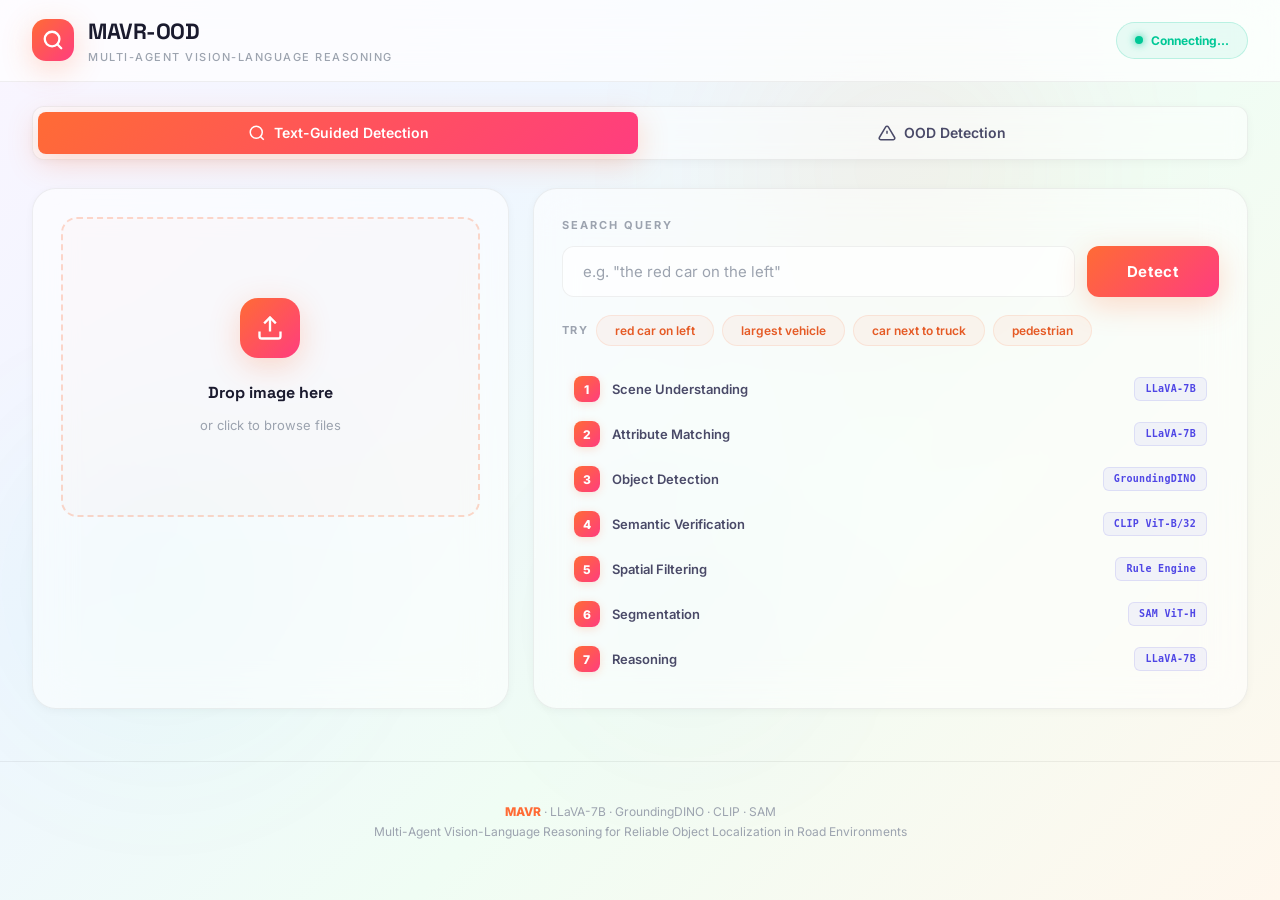
==== static/index.html @ bba8a458 "Add clear controls for OOD uploads" ====
<!DOCTYPE html>
<html lang="en">
<head>
    <meta charset="UTF-8">
    <meta name="viewport" content="width=device-width, initial-scale=1.0">
    <title>MAVR | Multi-Agent Vision-Language Reasoning for Reliable Object Localization in Road Environments</title>
    <meta name="description" content="Multi-Agent Vision-Language System for Reliable Object Localization and OOD Detection">
    <link href="https://fonts.googleapis.com/css2?family=Inter:wght@300;400;500;600;700;800;900&display=swap" rel="stylesheet">
    <link rel="stylesheet" href="/static/css/style.css">
</head>
<body>
    <!-- Animated Background -->
    <div class="bg-grid"></div>
    <div class="bg-glow glow-1"></div>
    <div class="bg-glow glow-2"></div>
    <div class="bg-glow glow-3"></div>

    <!-- Header -->
    <header class="header">
        <div class="header-content">
            <div class="logo">
                <div class="logo-icon">
                    <svg viewBox="0 0 24 24" fill="none" stroke="white" stroke-width="2.5" stroke-linecap="round" stroke-linejoin="round">
                        <circle cx="11" cy="11" r="8"/><line x1="21" y1="21" x2="16.65" y2="16.65"/>
                    </svg>
                </div>
                <div>
                    <h1>MAVR-OOD</h1>
                    <p class="subtitle">Multi-Agent Vision-Language Reasoning</p>
                </div>
            </div>
            <div class="header-badge" id="gpuBadge">
                <span class="badge-dot"></span>
                <span id="gpuName">Connecting...</span>
            </div>
        </div>
    </header>

    <!-- Main Content -->
    <main class="container">

        <!-- Navigation Tabs -->
        <div class="nav-tabs">
            <button class="nav-tab active" onclick="switchTab('guided')" id="tabGuided">
                <svg class="nav-tab-icon" viewBox="0 0 24 24" fill="none" stroke="currentColor" stroke-width="2">
                    <circle cx="11" cy="11" r="8"/><line x1="21" y1="21" x2="16.65" y2="16.65"/>
                </svg>
                Text-Guided Detection
            </button>
            <button class="nav-tab" onclick="switchTab('ood')" id="tabOod">
                <svg class="nav-tab-icon" viewBox="0 0 24 24" fill="none" stroke="currentColor" stroke-width="2">
                    <path d="M10.29 3.86L1.82 18a2 2 0 0 0 1.71 3h16.94a2 2 0 0 0 1.71-3L13.71 3.86a2 2 0 0 0-3.42 0z"/>
                    <line x1="12" y1="9" x2="12" y2="13"/><line x1="12" y1="17" x2="12.01" y2="17"/>
                </svg>
                OOD Detection
            </button>
        </div>

        <!-- ═══ TAB 1: Text-Guided Detection ═══ -->
        <div class="tab-content active" id="guidedTab">

            <!-- Upload & Query Section -->
            <section class="input-section">
                <div class="upload-card glass-card" id="uploadCard">
                    <div class="upload-zone" id="dropZone">
                        <input type="file" id="fileInput" accept="image/*" hidden>
                        <img id="imagePreview" class="image-preview" style="display:none">
                        <div class="upload-placeholder" id="uploadPlaceholder">
                            <div class="upload-icon">
                                <svg viewBox="0 0 24 24" fill="none" stroke="white" stroke-width="2">
                                    <path d="M21 15v4a2 2 0 0 1-2 2H5a2 2 0 0 1-2-2v-4"/>
                                    <polyline points="17 8 12 3 7 8"/>
                                    <line x1="12" y1="3" x2="12" y2="15"/>
                                </svg>
                            </div>
                            <p class="upload-title">Drop image here</p>
                            <p class="upload-hint">or click to browse files</p>
                        </div>
                    </div>
                    <button class="btn-clear" id="clearBtn" style="display:none" onclick="clearImage()">Clear</button>
                </div>

                <div class="query-card glass-card">
                    <label class="input-label">Search Query</label>
                    <div class="query-input-wrapper">
                        <input type="text" id="queryInput" class="query-input" 
                               placeholder='e.g. "the red car on the left"'
                               onkeydown="if(event.key==='Enter') runDetection()">
                        <button class="btn-detect" id="detectBtn" onclick="runDetection()">
                            <span class="btn-text">Detect</span>
                            <span class="btn-loader" style="display:none"></span>
                        </button>
                    </div>

                    <div class="query-examples">
                        <span class="example-label">Try</span>
                        <button class="example-chip" onclick="setQuery('the red car on the left')">red car on left</button>
                        <button class="example-chip" onclick="setQuery('the largest vehicle')">largest vehicle</button>
                        <button class="example-chip" onclick="setQuery('the car next to the truck')">car next to truck</button>
                        <button class="example-chip" onclick="setQuery('detect the pedestrian')">pedestrian</button>
                    </div>

                    <div class="agents-list">
                        <div class="agent-item">
                            <span class="agent-num">1</span>
                            <span class="agent-name">Scene Understanding</span>
                            <span class="agent-model">LLaVA-7B</span>
                        </div>
                        <div class="agent-item">
                            <span class="agent-num">2</span>
                            <span class="agent-name">Attribute Matching</span>
                            <span class="agent-model">LLaVA-7B</span>
                        </div>
                        <div class="agent-item">
                            <span class="agent-num">3</span>
                            <span class="agent-name">Object Detection</span>
                            <span class="agent-model">GroundingDINO</span>
                        </div>
                        <div class="agent-item">
                            <span class="agent-num">4</span>
                            <span class="agent-name">Semantic Verification</span>
                            <span class="agent-model">CLIP ViT-B/32</span>
                        </div>
                        <div class="agent-item">
                            <span class="agent-num">5</span>
                            <span class="agent-name">Spatial Filtering</span>
                            <span class="agent-model">Rule Engine</span>
                        </div>
                        <div class="agent-item">
                            <span class="agent-num">6</span>
                            <span class="agent-name">Segmentation</span>
                            <span class="agent-model">SAM ViT-H</span>
                        </div>
                        <div class="agent-item">
                            <span class="agent-num">7</span>
                            <span class="agent-name">Reasoning</span>
                            <span class="agent-model">LLaVA-7B</span>
                        </div>
                    </div>
                </div>
            </section>

            <!-- Error Banner -->
            <div class="error-banner" id="errorBanner"></div>

            <!-- Pipeline Progress -->
            <section class="progress-section glass-card" id="progressSection" style="display:none">
                <div class="progress-header">
                    <h2 class="section-title">Pipeline Execution</h2>
                    <span class="progress-time" id="progressTime">0.0s</span>
                </div>
                <div class="pipeline-steps">
                    <div class="p-step" data-step="1"><div class="p-step-dot"></div><span>Scene</span></div>
                    <div class="p-step-line"></div>
                    <div class="p-step" data-step="2"><div class="p-step-dot"></div><span>Attribute</span></div>
                    <div class="p-step-line"></div>
                    <div class="p-step" data-step="3"><div class="p-step-dot"></div><span>GDINO</span></div>
                    <div class="p-step-line"></div>
                    <div class="p-step" data-step="4"><div class="p-step-dot"></div><span>CLIP</span></div>
                    <div class="p-step-line"></div>
                    <div class="p-step" data-step="5"><div class="p-step-dot"></div><span>Spatial</span></div>
                    <div class="p-step-line"></div>
                    <div class="p-step" data-step="6"><div class="p-step-dot"></div><span>SAM</span></div>
                    <div class="p-step-line"></div>
                    <div class="p-step" data-step="7"><div class="p-step-dot"></div><span>Reasoning</span></div>
                </div>
                <div class="progress-bar-track">
                    <div class="progress-bar-fill" id="progressBar"></div>
                </div>
            </section>

            <!-- Results Section -->
            <section class="results-section" id="resultsSection" style="display:none">

                <!-- Image Comparison -->
                <div class="comparison-wrapper glass-card">
                    <h2 class="section-title">Detection Result</h2>
                    <div class="comparison-container" id="comparisonContainer">
                        <img class="comp-img comp-before" id="compBefore" alt="Original">
                        <div class="comp-overlay" id="compOverlay">
                            <img class="comp-img comp-after" id="compAfter" alt="Detection">
                        </div>
                        <div class="comp-handle" id="compHandle">
                            <div class="comp-handle-line"></div>
                            <div class="comp-handle-circle">&#x21D4;</div>
                            <div class="comp-handle-line"></div>
                        </div>
                        <div class="comp-label comp-label-left">Original</div>
                        <div class="comp-label comp-label-right">Detection</div>
                    </div>
                </div>

                <!-- Metrics Row -->
                <div class="metrics-row">
                    <div class="metric-card glass-card">
                        <div class="metric-icon">
                            <svg width="20" height="20" viewBox="0 0 24 24" fill="none" stroke="currentColor" stroke-width="2"><circle cx="12" cy="12" r="10"/><polyline points="12 6 12 12 16 14"/></svg>
                        </div>
                        <div class="metric-value" id="metricTime">--</div>
                        <div class="metric-label">Total Time</div>
                    </div>
                    <div class="metric-card glass-card">
                        <div class="metric-icon">
                            <svg width="20" height="20" viewBox="0 0 24 24" fill="none" stroke="currentColor" stroke-width="2"><path d="M12 2a10 10 0 1 0 0 20 10 10 0 0 0 0-20z"/><path d="M12 8v4l3 3"/></svg>
                        </div>
                        <div class="metric-value" id="metricParser">--</div>
                        <div class="metric-label">Query Parser</div>
                    </div>
                    <div class="metric-card glass-card">
                        <div class="metric-icon">
                            <svg width="20" height="20" viewBox="0 0 24 24" fill="none" stroke="currentColor" stroke-width="2"><path d="M21 10c0 7-9 13-9 13s-9-6-9-13a9 9 0 0 1 18 0z"/><circle cx="12" cy="10" r="3"/></svg>
                        </div>
                        <div class="metric-value" id="metricSpatial">--</div>
                        <div class="metric-label">Spatial</div>
                    </div>
                    <div class="metric-card glass-card">
                        <div class="metric-icon">
                            <svg width="20" height="20" viewBox="0 0 24 24" fill="none" stroke="currentColor" stroke-width="2"><rect x="3" y="3" width="18" height="18" rx="2" ry="2"/><circle cx="8.5" cy="8.5" r="1.5"/><polyline points="21 15 16 10 5 21"/></svg>
                        </div>
                        <div class="metric-value" id="metricObject">--</div>
                        <div class="metric-label">Target Object</div>
                    </div>
                </div>

                <!-- Step Viewer -->
                <div class="steps-viewer glass-card">
                    <h2 class="section-title">Pipeline Visualization</h2>
                    <div class="step-tabs" id="stepTabs"></div>
                    <div class="step-image-container">
                        <img id="stepImage" class="step-image" alt="Pipeline step">
                    </div>
                </div>

                <!-- Step-by-Step Results Gallery -->
                <div class="steps-gallery glass-card">
                    <h2 class="section-title">Step-by-Step Pipeline Results</h2>
                    <div class="steps-gallery-grid" id="stepsGalleryGrid"></div>
                </div>

                <!-- Reasoning -->
                <div class="reasoning-card glass-card">
                    <h2 class="section-title">Reasoning Agent Output</h2>
                    <p class="reasoning-text" id="reasoningText"></p>
                </div>
            </section>
        </div>

        <!-- ═══ TAB 2: OOD Detection ═══ -->
        <div class="tab-content" id="oodTab">
            <section class="ood-input-section">
                <div class="glass-card upload-card">
                    <label class="input-label">Upload Road Scene</label>
                    <div class="upload-zone" id="oodDropZone">
                        <input type="file" id="oodFileInput" accept="image/*" hidden>
                        <img id="oodImagePreview" class="image-preview" style="display:none">
                        <div class="upload-placeholder" id="oodUploadPlaceholder">
                            <div class="upload-icon">
                                <svg viewBox="0 0 24 24" fill="none" stroke="white" stroke-width="2">
                                    <path d="M21 15v4a2 2 0 0 1-2 2H5a2 2 0 0 1-2-2v-4"/>
                                    <polyline points="17 8 12 3 7 8"/>
                                    <line x1="12" y1="3" x2="12" y2="15"/>
                                </svg>
                            </div>
                            <p class="upload-title">Drop road scene image</p>
                            <p class="upload-hint">Detect anomalous objects automatically</p>
                        </div>
                    </div>
                    <button class="btn-clear" id="oodClearBtn" style="display:none" onclick="clearOodImage()">Clear</button>
                </div>

                <div class="glass-card upload-card">
                    <label class="input-label">Ground Truth Mask (Optional)</label>
                    <div class="upload-zone" id="gtDropZone" style="min-height:200px">
                        <input type="file" id="gtFileInput" accept="image/png" hidden>
                        <img id="gtImagePreview" class="image-preview" style="display:none">
                        <div class="upload-placeholder" id="gtUploadPlaceholder">
                            <div class="upload-icon" style="background: linear-gradient(135deg, #f43f5e, #f59e0b);">
                                <svg viewBox="0 0 24 24" fill="none" stroke="white" stroke-width="2">
                                    <rect x="3" y="3" width="18" height="18" rx="2" ry="2"/>
                                    <line x1="3" y1="9" x2="21" y2="9"/>
                                    <line x1="9" y1="21" x2="9" y2="9"/>
                                </svg>
                            </div>
                            <p class="upload-title">Upload ground truth</p>
                            <p class="upload-hint">PNG mask for evaluation metrics</p>
                        </div>
                    </div>
                    <button class="btn-clear" id="gtClearBtn" style="display:none" onclick="clearGtMask()">Clear</button>

                    <button class="btn-detect" id="oodDetectBtn" style="width:100%;justify-content:center;margin-top:16px" onclick="runOodDetection()">
                        <span class="btn-text">Run OOD Detection</span>
                        <span class="btn-loader" style="display:none"></span>
                    </button>
                </div>
            </section>

            <!-- OOD Results -->
            <section id="oodResults" style="display:none">
                <!-- OOD Metrics -->
                <div class="ood-metrics-row" id="oodMetrics">
                    <div class="ood-metric glass-card">
                        <div class="ood-metric-value" id="oodIou">--</div>
                        <div class="metric-label">mIoU</div>
                        <div class="ood-metric-bar"><div class="ood-metric-bar-fill" id="oodIouBar" style="width:0%"></div></div>
                    </div>
                    <div class="ood-metric glass-card">
                        <div class="ood-metric-value" id="oodF1">--</div>
                        <div class="metric-label">F1 Score</div>
                        <div class="ood-metric-bar"><div class="ood-metric-bar-fill" id="oodF1Bar" style="width:0%"></div></div>
                    </div>
                    <div class="ood-metric glass-card">
                        <div class="ood-metric-value" id="oodPrecision">--</div>
                        <div class="metric-label">Precision</div>
                        <div class="ood-metric-bar"><div class="ood-metric-bar-fill" id="oodPrecisionBar" style="width:0%"></div></div>
                    </div>
                    <div class="ood-metric glass-card">
                        <div class="ood-metric-value" id="oodRecall">--</div>
                        <div class="metric-label">Recall</div>
                        <div class="ood-metric-bar"><div class="ood-metric-bar-fill" id="oodRecallBar" style="width:0%"></div></div>
                    </div>
                </div>

                <!-- OOD Result Panels -->
                <div class="ood-panels-grid" id="oodPanelsGrid"></div>

                <!-- OOD VLM Reasoning -->
                <div class="glass-card ood-reasoning-card">
                    <h2 class="section-title">VLM Reasoning Output</h2>
                    <div class="ood-reasoning-box" id="oodReasoningText"></div>
                </div>

                <!-- Agent Analysis -->
                <details class="glass-card agent-analysis-details" id="agentAnalysisDetails">
                    <summary class="agent-analysis-summary">
                        <span class="section-title agent-analysis-title">Detailed Agent Analysis</span>
                        <span class="agent-analysis-hint">Expand for full multi-agent breakdown</span>
                    </summary>
                    <div class="agent-cards-grid" id="agentCardsGrid"></div>
                </details>
            </section>
        </div>

    </main>

    <!-- Footer -->
    <footer class="footer">
        <p><strong>MAVR</strong> &middot; LLaVA-7B &middot; GroundingDINO &middot; CLIP &middot; SAM</p>
        <p>Multi-Agent Vision-Language Reasoning for Reliable Object Localization in Road Environments</p>
    </footer>

    <script src="/static/js/app.js"></script>
</body>
</html>
---- static/css/style.css ----
/* ═══════════════════════════════════════════════════
   MAVR-OOD — Bright Vibrant Glassmorphism Theme
   Inspired by modern SaaS / AI product landing pages
   ═══════════════════════════════════════════════════ */

@import url('https://fonts.googleapis.com/css2?family=Inter:wght@300;400;500;600;700;800;900&family=Space+Grotesk:wght@500;600;700&display=swap');

:root {
    --bg-base: #f0f2f5;
    --bg-light: #ffffff;
    --bg-glass: rgba(255, 255, 255, 0.55);
    --bg-glass-hover: rgba(255, 255, 255, 0.75);

    --primary: #ff6b35;      /* vibrant coral/orange */
    --primary-light: #ff8f64;
    --primary-dark: #e55a25;
    --secondary: #00c896;    /* fresh green */
    --secondary-light: #34ddb3;
    --tertiary: #4f46e5;     /* indigo */
    --tertiary-light: #6366f1;
    --info: #0ea5e9;         /* sky blue */
    --warning: #f59e0b;
    --danger: #ef4444;

    --gradient-primary: linear-gradient(135deg, #ff6b35, #ff3d7f);
    --gradient-secondary: linear-gradient(135deg, #00c896, #00b4d8);
    --gradient-cool: linear-gradient(135deg, #4f46e5, #7c3aed);
    --gradient-hero: linear-gradient(135deg, #faf5ff 0%, #eff6ff 30%, #f0fdf4 60%, #fff7ed 100%);
    --gradient-card: linear-gradient(135deg, rgba(255,255,255,0.6), rgba(255,255,255,0.3));

    --shadow-sm: 0 2px 8px rgba(0,0,0,0.04);
    --shadow-md: 0 8px 30px rgba(0,0,0,0.06);
    --shadow-lg: 0 20px 60px rgba(0,0,0,0.08);
    --shadow-primary: 0 8px 30px rgba(255,107,53,0.25);
    --shadow-secondary: 0 8px 30px rgba(0,200,150,0.2);

    --border: rgba(0, 0, 0, 0.06);
    --border-hover: rgba(255, 107, 53, 0.3);

    --text: #1a1a2e;
    --text-secondary: #4a4a68;
    --text-muted: #9ca3af;

    --radius: 24px;
    --radius-md: 16px;
    --radius-sm: 12px;
    --radius-xs: 8px;
}

* { margin: 0; padding: 0; box-sizing: border-box; }
html { scroll-behavior: smooth; }

body {
    font-family: 'Inter', -apple-system, BlinkMacSystemFont, sans-serif;
    background: var(--gradient-hero);
    color: var(--text);
    min-height: 100vh;
    overflow-x: hidden;
    line-height: 1.6;
}

/* ── Animated Background Blobs ───────────────────── */
.bg-grid {
    position: fixed; inset: 0; z-index: 0;
    pointer-events: none;
    overflow: hidden;
}

.bg-glow {
    position: fixed; border-radius: 50%;
    filter: blur(80px); pointer-events: none; z-index: 0;
    opacity: 0.5;
}
.glow-1 {
    width: 500px; height: 500px; top: -80px; right: 10%;
    background: radial-gradient(circle, rgba(255,107,53,0.2), transparent 70%);
    animation: blobFloat 20s ease-in-out infinite;
}
.glow-2 {
    width: 450px; height: 450px; bottom: 10%; left: -5%;
    background: radial-gradient(circle, rgba(0,200,150,0.15), transparent 70%);
    animation: blobFloat 25s ease-in-out infinite reverse;
}
.glow-3 {
    width: 350px; height: 350px; top: 50%; left: 40%;
    background: radial-gradient(circle, rgba(79,70,229,0.1), transparent 70%);
    animation: blobFloat 18s ease-in-out infinite 2s;
}

@keyframes blobFloat {
    0%, 100% { transform: translate(0, 0) scale(1); }
    25% { transform: translate(30px, -40px) scale(1.05); }
    50% { transform: translate(-20px, 20px) scale(0.95); }
    75% { transform: translate(40px, 10px) scale(1.02); }
}

/* ── Glass Card ──────────────────────────────────── */
.glass-card {
    background: var(--bg-glass);
    backdrop-filter: blur(20px);
    -webkit-backdrop-filter: blur(20px);
    border: 1px solid var(--border);
    border-radius: var(--radius);
    padding: 28px;
    transition: all 0.35s cubic-bezier(0.4, 0, 0.2, 1);
    position: relative; z-index: 1;
    box-shadow: var(--shadow-sm);
}
.glass-card:hover {
    box-shadow: var(--shadow-md);
    border-color: rgba(0,0,0,0.08);
    transform: translateY(-2px);
}

/* ── Header ──────────────────────────────────────── */
.header {
    position: sticky; top: 0; z-index: 100;
    background: rgba(255, 255, 255, 0.7);
    backdrop-filter: blur(20px);
    -webkit-backdrop-filter: blur(20px);
    border-bottom: 1px solid var(--border);
}
.header-content {
    max-width: 100%; margin: 0 auto;
    padding: 14px 32px;
    display: flex; justify-content: space-between; align-items: center;
}
.logo { display: flex; align-items: center; gap: 14px; }
.logo-icon {
    width: 42px; height: 42px;
    background: var(--gradient-primary);
    border-radius: 14px;
    display: flex; align-items: center; justify-content: center;
    box-shadow: var(--shadow-primary);
    transition: transform 0.3s ease;
}
.logo-icon:hover { transform: rotate(-5deg) scale(1.05); }
.logo-icon svg { width: 22px; height: 22px; }
.logo h1 {
    font-family: 'Space Grotesk', sans-serif;
    font-size: 22px; font-weight: 700;
    color: var(--text);
    letter-spacing: -0.5px;
}
.subtitle {
    font-size: 11px; color: var(--text-muted);
    letter-spacing: 1.5px; text-transform: uppercase;
    font-weight: 500;
}

.header-badge {
    display: flex; align-items: center; gap: 8px;
    background: rgba(0, 200, 150, 0.08);
    border: 1px solid rgba(0, 200, 150, 0.2);
    border-radius: 24px; padding: 8px 18px;
    font-size: 12px; color: var(--secondary);
    font-weight: 700;
}
.badge-dot {
    width: 8px; height: 8px; border-radius: 50%;
    background: var(--secondary);
    box-shadow: 0 0 8px var(--secondary);
    animation: pulse 2s ease-in-out infinite;
}
@keyframes pulse {
    0%, 100% { opacity: 1; transform: scale(1); }
    50% { opacity: 0.5; transform: scale(0.7); }
}

/* ── Navigation Tabs ─────────────────────────────── */
.nav-tabs {
    display: flex; gap: 4px;
    background: rgba(255,255,255,0.5);
    backdrop-filter: blur(10px);
    border: 1px solid var(--border);
    border-radius: var(--radius-sm);
    padding: 5px;
    margin-bottom: 28px;
    position: relative; z-index: 1;
    box-shadow: var(--shadow-sm);
}
.nav-tab {
    flex: 1; padding: 12px 24px;
    background: transparent;
    border: none; border-radius: var(--radius-xs);
    color: var(--text-secondary);
    font-size: 14px; font-weight: 600;
    font-family: inherit; cursor: pointer;
    transition: all 0.3s ease;
    display: flex; align-items: center; justify-content: center; gap: 8px;
}
.nav-tab:hover { color: var(--text); background: rgba(255,107,53,0.05); }
.nav-tab.active {
    background: var(--gradient-primary);
    color: white;
    box-shadow: var(--shadow-primary);
    border-radius: var(--radius-xs);
}
.nav-tab-icon { width: 18px; height: 18px; }

.tab-content { display: none; }
.tab-content.active {
    display: block;
    animation: fadeSlideIn 0.4s ease;
}
@keyframes fadeSlideIn {
    from { opacity: 0; transform: translateY(12px); }
    to { opacity: 1; transform: translateY(0); }
}

/* ── Container ───────────────────────────────────── */
.container {
    max-width: 100%; margin: 0 auto;
    padding: 24px 32px;
    position: relative; z-index: 1;
}

/* ── Section Title ───────────────────────────────── */
.section-title {
    font-family: 'Space Grotesk', sans-serif;
    font-size: 18px; font-weight: 700;
    color: var(--text);
    margin-bottom: 20px;
    display: flex; align-items: center; gap: 10px;
}
.section-title::before {
    content: '';
    width: 5px; height: 22px;
    background: var(--gradient-primary);
    border-radius: 3px;
}

/* ── Input Section ───────────────────────────────── */
.input-section {
    display: grid;
    grid-template-columns: 1fr 1.5fr;
    gap: 24px;
    margin-bottom: 28px;
}

/* Upload Zone */
.upload-card { position: relative; }
.upload-zone {
    border: 2.5px dashed rgba(255,107,53,0.25);
    border-radius: var(--radius-md);
    min-height: 300px;
    display: flex; align-items: center; justify-content: center;
    cursor: pointer;
    transition: all 0.3s ease;
    overflow: hidden; position: relative;
    background: rgba(255,107,53,0.02);
}
.upload-zone:hover, .upload-zone.dragover {
    border-color: var(--primary);
    background: rgba(255,107,53,0.05);
    box-shadow: inset 0 0 40px rgba(255,107,53,0.03);
}
.upload-placeholder {
    text-align: center; padding: 20px;
    display: flex; flex-direction: column;
    align-items: center; justify-content: center;
    gap: 6px;
    width: 100%;
}
.upload-icon {
    width: 60px; height: 60px; margin: 0 auto 16px;
    background: var(--gradient-primary);
    border-radius: 18px;
    display: flex; align-items: center; justify-content: center;
    box-shadow: var(--shadow-primary);
    transition: transform 0.3s ease;
}
.upload-zone:hover .upload-icon { transform: translateY(-3px); }
.upload-icon svg { width: 28px; height: 28px; }
.upload-title {
    font-family: 'Space Grotesk', sans-serif;
    font-size: 16px; font-weight: 700;
    color: var(--text); margin-bottom: 4px;
    display: block;
    width: 100%;
}
.upload-hint {
    font-size: 13px; color: var(--text-muted);
    display: block;
    width: 100%;
}

.image-preview {
    width: 100%; height: 100%; object-fit: contain;
    max-height: 350px;
}

.btn-clear {
    position: absolute; top: 36px; right: 36px;
    background: rgba(239, 68, 68, 0.08);
    border: 1px solid rgba(239, 68, 68, 0.2);
    color: var(--danger);
    padding: 6px 16px; border-radius: 10px;
    font-size: 12px; cursor: pointer;
    font-family: inherit; font-weight: 600;
    transition: all 0.2s ease; z-index: 5;
}
.btn-clear:hover { background: rgba(239, 68, 68, 0.15); }

/* Query Input */
.input-label {
    font-size: 11px; text-transform: uppercase; letter-spacing: 2px;
    color: var(--text-muted); margin-bottom: 12px; display: block;
    font-weight: 700;
}
.query-input-wrapper {
    display: flex; gap: 12px; margin-bottom: 18px;
}
.query-input {
    flex: 1;
    background: rgba(255,255,255,0.7);
    border: 1.5px solid var(--border);
    border-radius: var(--radius-sm);
    padding: 15px 20px; font-size: 15px;
    color: var(--text); font-family: inherit;
    outline: none; transition: all 0.25s ease;
}
.query-input:focus {
    border-color: var(--primary);
    box-shadow: 0 0 0 4px rgba(255,107,53,0.08);
    background: white;
}
.query-input::placeholder { color: var(--text-muted); }

.btn-detect {
    background: var(--gradient-primary);
    border: none; border-radius: var(--radius-sm);
    color: white; padding: 15px 40px;
    font-size: 15px; font-weight: 700; font-family: inherit;
    cursor: pointer; transition: all 0.3s ease;
    box-shadow: var(--shadow-primary);
    white-space: nowrap;
    display: flex; align-items: center; gap: 10px;
    letter-spacing: 0.3px;
}
.btn-detect:hover {
    transform: translateY(-3px);
    box-shadow: 0 12px 40px rgba(255,107,53,0.35);
}
.btn-detect:active { transform: translateY(-1px); }
.btn-detect:disabled {
    opacity: 0.5; cursor: not-allowed; transform: none;
    box-shadow: none;
}

.btn-loader {
    width: 18px; height: 18px;
    border: 2.5px solid rgba(255,255,255,0.3);
    border-top-color: white;
    border-radius: 50%;
    animation: spin 0.6s linear infinite;
}
@keyframes spin { to { transform: rotate(360deg); } }

/* Example Chips */
.query-examples {
    display: flex; flex-wrap: wrap; gap: 8px;
    align-items: center; margin-bottom: 22px;
}
.example-label {
    font-size: 11px; color: var(--text-muted);
    font-weight: 700; text-transform: uppercase;
    letter-spacing: 1.5px;
}
.example-chip {
    background: rgba(255,107,53,0.06);
    border: 1.5px solid rgba(255,107,53,0.12);
    border-radius: 24px; padding: 7px 18px;
    font-size: 12px; color: var(--primary-dark);
    cursor: pointer; font-family: inherit;
    transition: all 0.25s ease; font-weight: 600;
}
.example-chip:hover {
    background: var(--primary);
    border-color: var(--primary);
    color: white;
    transform: translateY(-2px);
    box-shadow: var(--shadow-primary);
}

/* Agent List */
.agents-list { display: flex; flex-direction: column; gap: 3px; }
.agent-item {
    display: flex; align-items: center; gap: 12px;
    padding: 8px 12px; border-radius: var(--radius-xs);
    font-size: 13px; transition: all 0.2s ease;
}
.agent-item:hover { background: rgba(255,107,53,0.03); }
.agent-num {
    width: 26px; height: 26px;
    background: var(--gradient-primary);
    color: white;
    border-radius: 8px; font-size: 12px; font-weight: 800;
    display: flex; align-items: center; justify-content: center;
    flex-shrink: 0;
    box-shadow: 0 2px 8px rgba(255,107,53,0.2);
}
.agent-name { flex: 1; color: var(--text-secondary); font-weight: 600; }
.agent-model {
    background: rgba(79,70,229,0.06);
    border: 1px solid rgba(79,70,229,0.12);
    padding: 3px 10px; border-radius: 6px;
    font-size: 10px; color: var(--tertiary);
    font-family: 'SF Mono', 'Fira Code', monospace;
    font-weight: 700; letter-spacing: 0.3px;
}

/* ── Pipeline Progress ───────────────────────────── */
.progress-section { margin-bottom: 28px; }
.progress-header {
    display: flex; justify-content: space-between;
    align-items: center; margin-bottom: 24px;
}
.progress-header h2 { font-size: 16px; font-weight: 700; }
.progress-time {
    font-family: 'Space Grotesk', sans-serif;
    font-size: 18px; font-weight: 800;
    color: var(--primary);
    font-variant-numeric: tabular-nums;
}

.pipeline-steps {
    display: flex; align-items: center; justify-content: center;
    gap: 0; margin-bottom: 24px; padding: 0 20px;
}
.p-step {
    display: flex; flex-direction: column; align-items: center;
    gap: 10px; opacity: 0.25; transition: all 0.5s ease;
    min-width: 60px;
}
.p-step.active { opacity: 1; }
.p-step.done { opacity: 1; }

.p-step-dot {
    width: 18px; height: 18px; border-radius: 50%;
    border: 3px solid #ddd;
    background: transparent;
    transition: all 0.4s ease;
}
.p-step.active .p-step-dot {
    border-color: var(--primary);
    background: var(--primary);
    box-shadow: 0 0 0 6px rgba(255,107,53,0.15), 0 0 16px rgba(255,107,53,0.3);
    animation: activePulse 1.5s ease-in-out infinite;
}
.p-step.done .p-step-dot {
    background: var(--secondary);
    border-color: var(--secondary);
    box-shadow: 0 0 0 4px rgba(0,200,150,0.12);
}
@keyframes activePulse {
    0%, 100% { box-shadow: 0 0 0 6px rgba(255,107,53,0.15), 0 0 16px rgba(255,107,53,0.3); }
    50% { box-shadow: 0 0 0 10px rgba(255,107,53,0.08), 0 0 24px rgba(255,107,53,0.2); }
}

.p-step span {
    font-size: 11px; color: var(--text-muted);
    font-weight: 700; letter-spacing: 0.3px;
}
.p-step.active span { color: var(--primary); }
.p-step.done span { color: var(--secondary); }

.p-step-line {
    width: 36px; height: 3px;
    background: #eee; border-radius: 2px;
    margin: 0 2px; margin-bottom: 24px;
    transition: background 0.4s ease;
}

.progress-bar-track {
    width: 100%; height: 6px;
    background: #eee; border-radius: 3px;
    overflow: hidden;
}
.progress-bar-fill {
    height: 100%; width: 0%;
    background: var(--gradient-primary);
    border-radius: 3px;
    transition: width 0.6s ease;
    box-shadow: 0 0 12px rgba(255,107,53,0.3);
}

/* ── Results ─────────────────────────────────────── */
.results-section {
    animation: slideUp 0.5s cubic-bezier(0.4, 0, 0.2, 1);
}
@keyframes slideUp {
    from { opacity: 0; transform: translateY(30px); }
    to { opacity: 1; transform: translateY(0); }
}

/* Image Comparison */
.comparison-wrapper { margin-bottom: 28px; overflow: hidden; }
.comparison-container {
    position: relative; border-radius: var(--radius-md);
    overflow: hidden; cursor: ew-resize;
    user-select: none;
    border: 1px solid var(--border);
    box-shadow: var(--shadow-md);
    max-width: 980px;
    margin: 0 auto;
    background: white;
}
.comp-img {
    width: 100%;
    display: block;
    max-height: 520px;
    object-fit: contain;
}
.comp-overlay {
    position: absolute; top: 0; left: 0;
    width: 100%; height: 100%;
    clip-path: inset(0 0 0 50%);
}
.comp-handle {
    position: absolute; top: 0; left: 50%;
    transform: translateX(-50%);
    height: 100%; display: flex;
    flex-direction: column; align-items: center;
    z-index: 10; pointer-events: none;
}
.comp-handle-line { flex: 1; width: 3px; background: var(--primary); }
.comp-handle-circle {
    width: 44px; height: 44px;
    background: var(--gradient-primary);
    border-radius: 50%;
    display: flex; align-items: center; justify-content: center;
    font-size: 16px; color: white; font-weight: 800;
    box-shadow: var(--shadow-primary);
    pointer-events: auto; cursor: ew-resize;
    border: 3px solid white;
}
.comp-label {
    position: absolute; bottom: 14px;
    background: rgba(255,255,255,0.9);
    backdrop-filter: blur(8px);
    padding: 6px 16px; border-radius: 10px;
    font-size: 11px; font-weight: 700;
    text-transform: uppercase; letter-spacing: 1px;
    box-shadow: var(--shadow-sm);
}
.comp-label-left { left: 14px; color: var(--text-secondary); }
.comp-label-right { right: 14px; color: var(--primary); }

/* Metrics Cards */
.metrics-row {
    display: grid;
    grid-template-columns: repeat(4, 1fr);
    gap: 16px; margin-bottom: 28px;
}
.metric-card {
    text-align: center; padding: 24px 16px;
    position: relative; overflow: hidden;
}
.metric-card::before {
    content: '';
    position: absolute; top: 0; left: 0; right: 0;
    height: 4px; border-radius: 0 0 2px 2px;
}
.metric-card:nth-child(1)::before { background: var(--gradient-primary); }
.metric-card:nth-child(2)::before { background: var(--gradient-secondary); }
.metric-card:nth-child(3)::before { background: var(--gradient-cool); }
.metric-card:nth-child(4)::before { background: linear-gradient(135deg, var(--warning), var(--primary)); }

.metric-icon {
    width: 40px; height: 40px;
    margin: 0 auto 12px;
    border-radius: 12px;
    display: flex; align-items: center; justify-content: center;
}
.metric-card:nth-child(1) .metric-icon { background: rgba(255,107,53,0.08); color: var(--primary); }
.metric-card:nth-child(2) .metric-icon { background: rgba(0,200,150,0.08); color: var(--secondary); }
.metric-card:nth-child(3) .metric-icon { background: rgba(79,70,229,0.08); color: var(--tertiary); }
.metric-card:nth-child(4) .metric-icon { background: rgba(245,158,11,0.08); color: var(--warning); }

.metric-value {
    font-family: 'Space Grotesk', sans-serif;
    font-size: 24px; font-weight: 800;
    margin-bottom: 4px;
    letter-spacing: -0.3px;
}
.metric-card:nth-child(1) .metric-value { color: var(--primary); }
.metric-card:nth-child(2) .metric-value { color: var(--secondary); }
.metric-card:nth-child(3) .metric-value { color: var(--tertiary); }
.metric-card:nth-child(4) .metric-value { color: var(--warning); }

.metric-label {
    font-size: 10px; color: var(--text-muted);
    text-transform: uppercase; letter-spacing: 1.5px;
    font-weight: 700;
}

/* Steps Viewer */
.steps-viewer { margin-bottom: 28px; }

.step-tabs {
    display: flex; gap: 6px; margin-bottom: 18px;
    flex-wrap: wrap;
}
.step-tab {
    background: rgba(255,255,255,0.6);
    border: 1.5px solid var(--border);
    border-radius: 10px; padding: 9px 20px;
    font-size: 13px; font-weight: 600;
    color: var(--text-muted); cursor: pointer;
    font-family: inherit; transition: all 0.25s ease;
}
.step-tab:hover {
    border-color: var(--primary);
    color: var(--primary);
    background: rgba(255,107,53,0.04);
}
.step-tab.active {
    background: var(--gradient-primary);
    border-color: transparent;
    color: white;
    box-shadow: var(--shadow-primary);
}

.step-image-container {
    border-radius: var(--radius-md);
    overflow: hidden;
    background: white;
    border: 1px solid var(--border);
    min-height: 220px;
    max-width: 980px;
    max-height: 520px;
    margin: 0 auto;
    display: flex; align-items: center; justify-content: center;
    box-shadow: var(--shadow-sm);
}
.step-image {
    width: 100%;
    max-height: 520px;
    display: block;
    object-fit: contain;
}

/* Step-by-Step Gallery */
.steps-gallery {
    margin-bottom: 28px;
}

.steps-gallery-grid {
    display: grid;
    grid-template-columns: repeat(auto-fit, minmax(320px, 1fr));
    gap: 22px;
}

.step-gallery-card {
    display: flex;
    flex-direction: column;
    gap: 14px;
}

.step-gallery-image-wrap {
    border-radius: var(--radius-md);
    overflow: hidden;
    border: 1px solid var(--border);
    background: white;
    box-shadow: var(--shadow-sm);
}

.step-gallery-image {
    display: block;
    width: 100%;
    aspect-ratio: 16 / 9;
    object-fit: cover;
}

.step-gallery-title {
    text-align: center;
    font-size: 15px;
    font-weight: 700;
    color: var(--text-secondary);
    line-height: 1.5;
    padding: 0 10px;
}

.step-gallery-details {
    background: rgba(255, 107, 53, 0.04);
    border: 1px solid rgba(255, 107, 53, 0.12);
    border-radius: var(--radius-sm);
    padding: 14px 16px;
    color: var(--text-secondary);
    font-size: 13px;
    line-height: 1.65;
}

.step-gallery-details p {
    margin: 0 0 8px;
}

.step-gallery-details p:last-child {
    margin-bottom: 0;
}

.step-gallery-details strong {
    color: var(--text);
}

/* Reasoning */
.reasoning-card { margin-bottom: 28px; }
.reasoning-text {
    font-size: 14px; color: var(--text-secondary);
    line-height: 1.8;
    background: rgba(255,107,53,0.03);
    border-radius: var(--radius-md);
    padding: 20px 24px;
    border-left: 4px solid var(--primary);
}

/* ── OOD Section ─────────────────────────────────── */
.ood-input-section {
    display: grid;
    grid-template-columns: 1fr 1fr;
    gap: 24px;
    margin-bottom: 28px;
}

.ood-results-grid {
    display: grid;
    grid-template-columns: repeat(3, 1fr);
    gap: 16px;
    margin-bottom: 28px;
}
.ood-result-card {
    border-radius: var(--radius-md);
    overflow: hidden;
    border: 1px solid var(--border);
    background: white;
    box-shadow: var(--shadow-sm);
    transition: all 0.3s ease;
}
.ood-result-card:hover {
    box-shadow: var(--shadow-md);
    transform: translateY(-3px);
}
.ood-result-card img { width: 100%; display: block; }
.ood-result-label {
    padding: 12px 16px;
    font-size: 12px; font-weight: 700;
    color: var(--text-secondary);
    text-align: center;
    border-top: 1px solid var(--border);
    text-transform: uppercase;
    letter-spacing: 0.5px;
}

.ood-panels-grid {
    display: grid;
    grid-template-columns: repeat(3, 1fr);
    gap: 18px;
    margin-bottom: 28px;
}

.ood-panel-card {
    background: rgba(255,255,255,0.72);
    border: 1px solid var(--border);
    border-radius: var(--radius-md);
    padding: 16px;
    box-shadow: var(--shadow-sm);
    display: flex;
    flex-direction: column;
    gap: 14px;
}

.ood-panel-title {
    font-family: 'Space Grotesk', sans-serif;
    font-size: 18px;
    font-weight: 700;
    color: var(--text);
    text-align: center;
}

.ood-panel-image-wrap {
    border-radius: 14px;
    overflow: hidden;
    border: 1px solid var(--border);
    background: white;
}

.ood-panel-image {
    width: 100%;
    display: block;
    aspect-ratio: 16 / 9;
    object-fit: cover;
}

.ood-reasoning-box {
    background: rgba(255,255,255,0.9);
    border: 1px solid rgba(0,0,0,0.12);
    border-radius: 10px;
    padding: 14px 16px;
    font-size: 13px;
    line-height: 1.6;
    color: var(--text-secondary);
}

.ood-reasoning-box strong {
    color: var(--text);
}

.ood-reasoning-card {
    margin-bottom: 28px;
}

.agent-analysis-details {
    margin-top: 8px;
}

.agent-analysis-summary {
    list-style: none;
    display: flex;
    align-items: center;
    justify-content: space-between;
    gap: 16px;
    cursor: pointer;
}

.agent-analysis-summary::-webkit-details-marker {
    display: none;
}

.agent-analysis-title {
    margin-bottom: 0;
}

.agent-analysis-hint {
    font-size: 12px;
    font-weight: 700;
    letter-spacing: 0.4px;
    color: var(--text-muted);
    white-space: nowrap;
}

.agent-analysis-summary::after {
    content: 'Show';
    font-size: 12px;
    font-weight: 800;
    color: var(--primary);
    background: rgba(255, 107, 53, 0.08);
    border: 1px solid rgba(255, 107, 53, 0.16);
    border-radius: 999px;
    padding: 6px 12px;
}

.agent-analysis-details[open] .agent-analysis-summary::after {
    content: 'Hide';
}

.ood-metrics-row {
    display: grid;
    grid-template-columns: repeat(4, 1fr);
    gap: 16px;
    margin-bottom: 28px;
}
.ood-metric {
    text-align: center;
    padding: 24px 20px;
}
.ood-metric-value {
    font-family: 'Space Grotesk', sans-serif;
    font-size: 32px; font-weight: 900;
    letter-spacing: -1px;
    margin-bottom: 6px;
}
.ood-metric-bar {
    height: 8px; border-radius: 4px;
    background: #f0f0f0;
    margin: 12px 16px 0;
    overflow: hidden;
}
.ood-metric-bar-fill {
    height: 100%;
    border-radius: 4px;
    transition: width 1.2s cubic-bezier(0.4, 0, 0.2, 1);
}
.ood-metric:nth-child(1) .ood-metric-value { color: var(--primary); }
.ood-metric:nth-child(1) .ood-metric-bar-fill { background: var(--gradient-primary); }
.ood-metric:nth-child(2) .ood-metric-value { color: var(--info); }
.ood-metric:nth-child(2) .ood-metric-bar-fill { background: var(--gradient-secondary); }
.ood-metric:nth-child(3) .ood-metric-value { color: var(--secondary); }
.ood-metric:nth-child(3) .ood-metric-bar-fill { background: var(--secondary); }
.ood-metric:nth-child(4) .ood-metric-value { color: var(--warning); }
.ood-metric:nth-child(4) .ood-metric-bar-fill { background: var(--warning); }

/* Agent Cards */
.agent-cards-grid {
    display: grid;
    grid-template-columns: repeat(auto-fit, minmax(300px, 1fr));
    gap: 18px;
    margin-top: 18px;
}
.agent-card {
    background: rgba(255,255,255,0.72);
    border: 1px solid var(--border);
    border-radius: var(--radius-md);
    padding: 18px 20px;
    transition: all 0.25s ease;
    box-shadow: var(--shadow-sm);
}
.agent-card:hover {
    border-color: rgba(255, 107, 53, 0.22);
    box-shadow: var(--shadow-md);
    transform: translateY(-2px);
}
.agent-card-header {
    font-size: 13px;
    font-weight: 800;
    color: var(--primary);
    margin-bottom: 12px;
    text-transform: uppercase;
    letter-spacing: 0.7px;
}
.agent-card-body {
    font-size: 14px;
    color: var(--text-secondary);
    line-height: 1.7;
    max-height: none;
    overflow: visible;
}
.agent-card-body p {
    margin: 0 0 12px;
}
.agent-card-body p:last-child {
    margin-bottom: 0;
}
.agent-card-body strong {
    color: var(--text);
}

/* ── Error Banner ────────────────────────────────── */
.error-banner {
    background: rgba(239, 68, 68, 0.06);
    border: 1.5px solid rgba(239, 68, 68, 0.15);
    border-radius: var(--radius-sm);
    padding: 14px 20px;
    color: var(--danger);
    font-size: 13px; font-weight: 600;
    margin-bottom: 20px;
    display: none;
}

/* ── Footer ──────────────────────────────────────── */
.footer {
    text-align: center; padding: 40px;
    font-size: 12px; color: var(--text-muted);
    border-top: 1px solid var(--border);
    position: relative; z-index: 1;
}
.footer strong { color: var(--primary); font-weight: 800; }

/* ── Responsive ──────────────────────────────────── */
@media (max-width: 900px) {
    .container { padding: 16px; }
    .input-section, .ood-input-section { grid-template-columns: 1fr; }
    .metrics-row, .ood-metrics-row { grid-template-columns: repeat(2, 1fr); }
    .ood-results-grid { grid-template-columns: 1fr 1fr; }
    .ood-panels-grid { grid-template-columns: 1fr; }
    .steps-gallery-grid { grid-template-columns: 1fr 1fr; }
    .agent-cards-grid { grid-template-columns: 1fr; }
    .agent-analysis-summary {
        align-items: flex-start;
        flex-wrap: wrap;
    }
    .pipeline-steps { flex-wrap: wrap; gap: 8px; }
    .p-step-line { display: none; }
    .query-input-wrapper { flex-direction: column; }
}
@media (max-width: 480px) {
    .metrics-row, .ood-metrics-row { grid-template-columns: 1fr; }
    .ood-results-grid { grid-template-columns: 1fr; }
    .ood-panels-grid { grid-template-columns: 1fr; }
    .steps-gallery-grid { grid-template-columns: 1fr; }
    .nav-tab { padding: 10px 12px; font-size: 12px; }
}
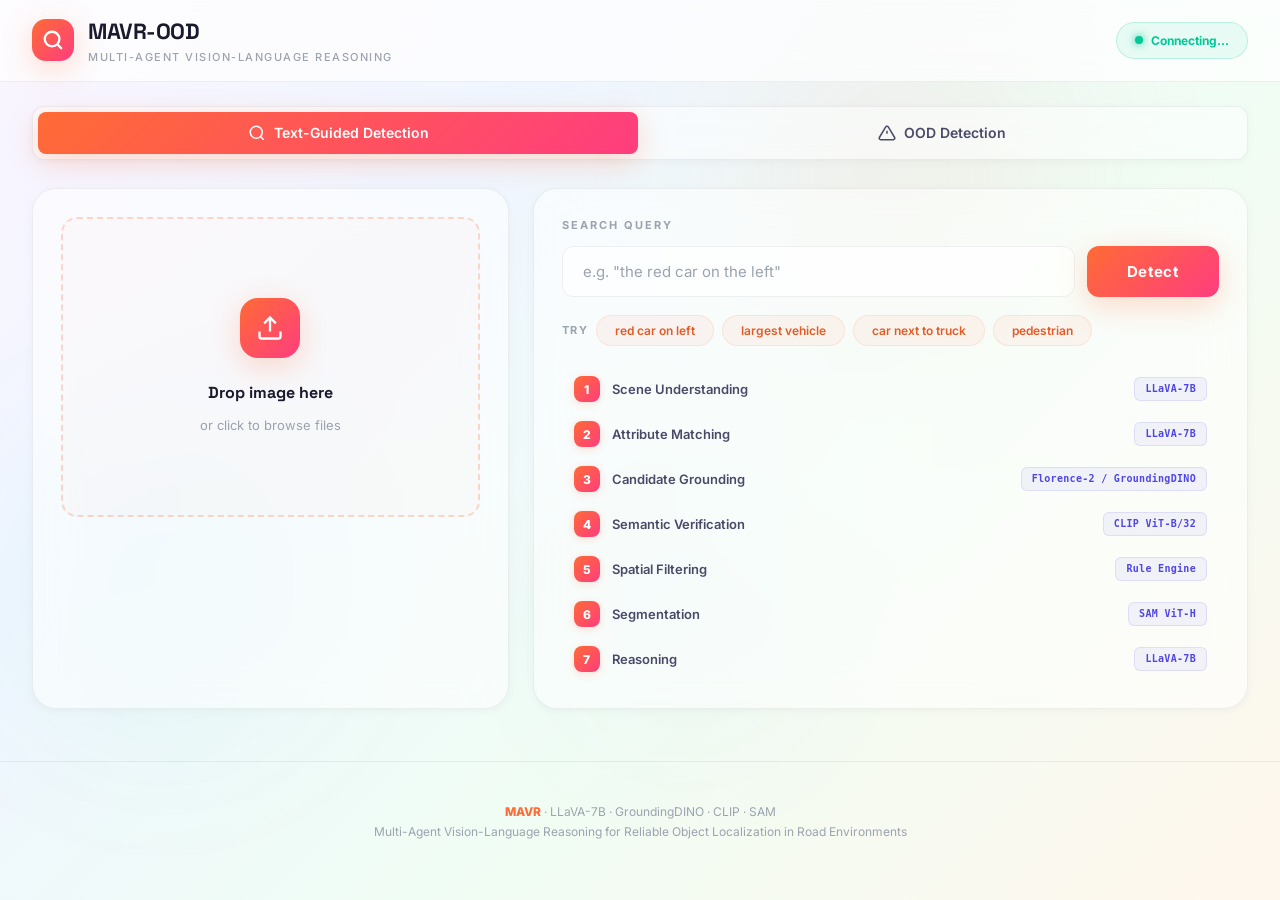
==== commit 17815e94: "Add Florence-2 text-guided grounding backend" ====
--- a/static/index.html
+++ b/static/index.html
@@ -113,8 +113,8 @@
                         </div>
                         <div class="agent-item">
                             <span class="agent-num">3</span>
-                            <span class="agent-name">Object Detection</span>
-                            <span class="agent-model">GroundingDINO</span>
+                            <span class="agent-name">Candidate Grounding</span>
+                            <span class="agent-model">Florence-2 / GroundingDINO</span>
                         </div>
                         <div class="agent-item">
                             <span class="agent-num">4</span>
@@ -190,38 +190,6 @@
                     </div>
                 </div>
 
-                <!-- Metrics Row -->
-                <div class="metrics-row">
-                    <div class="metric-card glass-card">
-                        <div class="metric-icon">
-                            <svg width="20" height="20" viewBox="0 0 24 24" fill="none" stroke="currentColor" stroke-width="2"><circle cx="12" cy="12" r="10"/><polyline points="12 6 12 12 16 14"/></svg>
-                        </div>
-                        <div class="metric-value" id="metricTime">--</div>
-                        <div class="metric-label">Total Time</div>
-                    </div>
-                    <div class="metric-card glass-card">
-                        <div class="metric-icon">
-                            <svg width="20" height="20" viewBox="0 0 24 24" fill="none" stroke="currentColor" stroke-width="2"><path d="M12 2a10 10 0 1 0 0 20 10 10 0 0 0 0-20z"/><path d="M12 8v4l3 3"/></svg>
-                        </div>
-                        <div class="metric-value" id="metricParser">--</div>
-                        <div class="metric-label">Query Parser</div>
-                    </div>
-                    <div class="metric-card glass-card">
-                        <div class="metric-icon">
-                            <svg width="20" height="20" viewBox="0 0 24 24" fill="none" stroke="currentColor" stroke-width="2"><path d="M21 10c0 7-9 13-9 13s-9-6-9-13a9 9 0 0 1 18 0z"/><circle cx="12" cy="10" r="3"/></svg>
-                        </div>
-                        <div class="metric-value" id="metricSpatial">--</div>
-                        <div class="metric-label">Spatial</div>
-                    </div>
-                    <div class="metric-card glass-card">
-                        <div class="metric-icon">
-                            <svg width="20" height="20" viewBox="0 0 24 24" fill="none" stroke="currentColor" stroke-width="2"><rect x="3" y="3" width="18" height="18" rx="2" ry="2"/><circle cx="8.5" cy="8.5" r="1.5"/><polyline points="21 15 16 10 5 21"/></svg>
-                        </div>
-                        <div class="metric-value" id="metricObject">--</div>
-                        <div class="metric-label">Target Object</div>
-                    </div>
-                </div>
-
                 <!-- Step Viewer -->
                 <div class="steps-viewer glass-card">
                     <h2 class="section-title">Pipeline Visualization</h2>
@@ -235,6 +203,11 @@
                 <div class="steps-gallery glass-card">
                     <h2 class="section-title">Step-by-Step Pipeline Results</h2>
                     <div class="steps-gallery-grid" id="stepsGalleryGrid"></div>
+                </div>
+
+                <div class="reasoning-card glass-card">
+                    <h2 class="section-title">Grounding Decision</h2>
+                    <div class="ood-reasoning-box" id="groundingDecisionText"></div>
                 </div>
 
                 <!-- Reasoning -->
--- a/static/css/style.css
+++ b/static/css/style.css
@@ -547,54 +547,6 @@
 .comp-label-left { left: 14px; color: var(--text-secondary); }
 .comp-label-right { right: 14px; color: var(--primary); }
 
-/* Metrics Cards */
-.metrics-row {
-    display: grid;
-    grid-template-columns: repeat(4, 1fr);
-    gap: 16px; margin-bottom: 28px;
-}
-.metric-card {
-    text-align: center; padding: 24px 16px;
-    position: relative; overflow: hidden;
-}
-.metric-card::before {
-    content: '';
-    position: absolute; top: 0; left: 0; right: 0;
-    height: 4px; border-radius: 0 0 2px 2px;
-}
-.metric-card:nth-child(1)::before { background: var(--gradient-primary); }
-.metric-card:nth-child(2)::before { background: var(--gradient-secondary); }
-.metric-card:nth-child(3)::before { background: var(--gradient-cool); }
-.metric-card:nth-child(4)::before { background: linear-gradient(135deg, var(--warning), var(--primary)); }
-
-.metric-icon {
-    width: 40px; height: 40px;
-    margin: 0 auto 12px;
-    border-radius: 12px;
-    display: flex; align-items: center; justify-content: center;
-}
-.metric-card:nth-child(1) .metric-icon { background: rgba(255,107,53,0.08); color: var(--primary); }
-.metric-card:nth-child(2) .metric-icon { background: rgba(0,200,150,0.08); color: var(--secondary); }
-.metric-card:nth-child(3) .metric-icon { background: rgba(79,70,229,0.08); color: var(--tertiary); }
-.metric-card:nth-child(4) .metric-icon { background: rgba(245,158,11,0.08); color: var(--warning); }
-
-.metric-value {
-    font-family: 'Space Grotesk', sans-serif;
-    font-size: 24px; font-weight: 800;
-    margin-bottom: 4px;
-    letter-spacing: -0.3px;
-}
-.metric-card:nth-child(1) .metric-value { color: var(--primary); }
-.metric-card:nth-child(2) .metric-value { color: var(--secondary); }
-.metric-card:nth-child(3) .metric-value { color: var(--tertiary); }
-.metric-card:nth-child(4) .metric-value { color: var(--warning); }
-
-.metric-label {
-    font-size: 10px; color: var(--text-muted);
-    text-transform: uppercase; letter-spacing: 1.5px;
-    font-weight: 700;
-}
-
 /* Steps Viewer */
 .steps-viewer { margin-bottom: 28px; }
 
@@ -664,13 +616,17 @@
     border: 1px solid var(--border);
     background: white;
     box-shadow: var(--shadow-sm);
+    aspect-ratio: 16 / 9;
+    display: flex;
+    align-items: center;
+    justify-content: center;
 }
 
 .step-gallery-image {
     display: block;
     width: 100%;
-    aspect-ratio: 16 / 9;
-    object-fit: cover;
+    height: 100%;
+    object-fit: contain;
 }
 
 .step-gallery-title {
@@ -680,28 +636,6 @@
     color: var(--text-secondary);
     line-height: 1.5;
     padding: 0 10px;
-}
-
-.step-gallery-details {
-    background: rgba(255, 107, 53, 0.04);
-    border: 1px solid rgba(255, 107, 53, 0.12);
-    border-radius: var(--radius-sm);
-    padding: 14px 16px;
-    color: var(--text-secondary);
-    font-size: 13px;
-    line-height: 1.65;
-}
-
-.step-gallery-details p {
-    margin: 0 0 8px;
-}
-
-.step-gallery-details p:last-child {
-    margin-bottom: 0;
-}
-
-.step-gallery-details strong {
-    color: var(--text);
 }
 
 /* Reasoning */
@@ -960,7 +894,7 @@
 @media (max-width: 900px) {
     .container { padding: 16px; }
     .input-section, .ood-input-section { grid-template-columns: 1fr; }
-    .metrics-row, .ood-metrics-row { grid-template-columns: repeat(2, 1fr); }
+    .ood-metrics-row { grid-template-columns: repeat(2, 1fr); }
     .ood-results-grid { grid-template-columns: 1fr 1fr; }
     .ood-panels-grid { grid-template-columns: 1fr; }
     .steps-gallery-grid { grid-template-columns: 1fr 1fr; }
@@ -974,7 +908,7 @@
     .query-input-wrapper { flex-direction: column; }
 }
 @media (max-width: 480px) {
-    .metrics-row, .ood-metrics-row { grid-template-columns: 1fr; }
+    .ood-metrics-row { grid-template-columns: 1fr; }
     .ood-results-grid { grid-template-columns: 1fr; }
     .ood-panels-grid { grid-template-columns: 1fr; }
     .steps-gallery-grid { grid-template-columns: 1fr; }
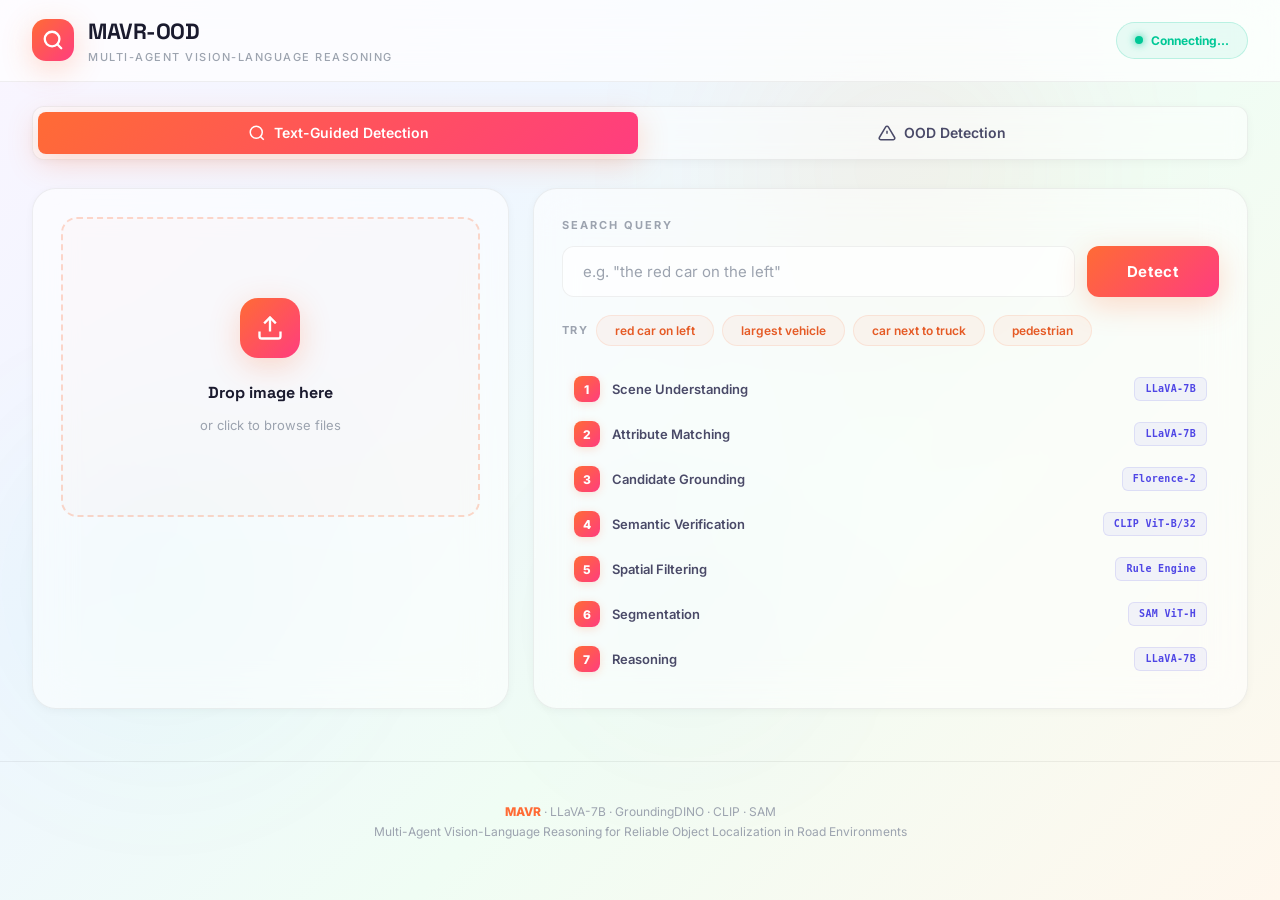
==== commit c5e322b6: "Make text-guided Florence-only" ====
--- a/static/index.html
+++ b/static/index.html
@@ -114,7 +114,7 @@
                         <div class="agent-item">
                             <span class="agent-num">3</span>
                             <span class="agent-name">Candidate Grounding</span>
-                            <span class="agent-model">Florence-2 / GroundingDINO</span>
+                            <span class="agent-model">Florence-2</span>
                         </div>
                         <div class="agent-item">
                             <span class="agent-num">4</span>
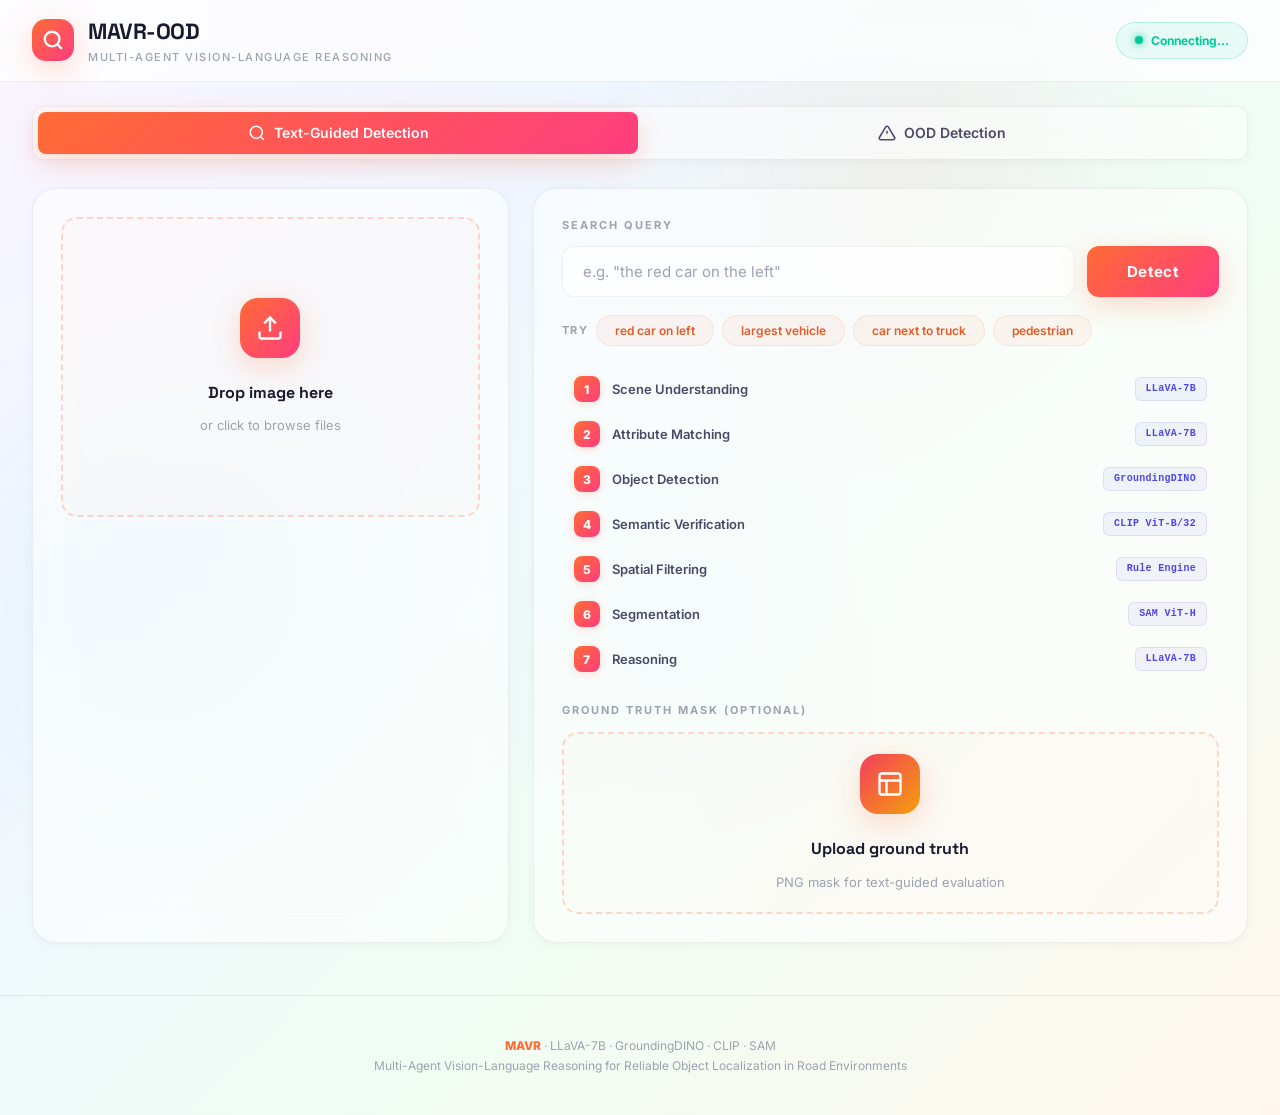
==== commit e21f3d16: "Add optional GT evaluation to text-guided flow" ====
--- a/static/index.html
+++ b/static/index.html
@@ -113,8 +113,8 @@
                         </div>
                         <div class="agent-item">
                             <span class="agent-num">3</span>
-                            <span class="agent-name">Candidate Grounding</span>
-                            <span class="agent-model">Florence-2</span>
+                            <span class="agent-name">Object Detection</span>
+                            <span class="agent-model">GroundingDINO</span>
                         </div>
                         <div class="agent-item">
                             <span class="agent-num">4</span>
@@ -136,6 +136,26 @@
                             <span class="agent-name">Reasoning</span>
                             <span class="agent-model">LLaVA-7B</span>
                         </div>
+                    </div>
+
+                    <div class="guided-gt-block">
+                        <label class="input-label">Ground Truth Mask (Optional)</label>
+                        <div class="upload-zone guided-gt-zone" id="guidedGtDropZone" style="min-height:180px">
+                            <input type="file" id="guidedGtFileInput" accept="image/png" hidden>
+                            <img id="guidedGtImagePreview" class="image-preview" style="display:none">
+                            <div class="upload-placeholder" id="guidedGtUploadPlaceholder">
+                                <div class="upload-icon" style="background: linear-gradient(135deg, #f43f5e, #f59e0b);">
+                                    <svg viewBox="0 0 24 24" fill="none" stroke="white" stroke-width="2">
+                                        <rect x="3" y="3" width="18" height="18" rx="2" ry="2"/>
+                                        <line x1="3" y1="9" x2="21" y2="9"/>
+                                        <line x1="9" y1="21" x2="9" y2="9"/>
+                                    </svg>
+                                </div>
+                                <p class="upload-title">Upload ground truth</p>
+                                <p class="upload-hint">PNG mask for text-guided evaluation</p>
+                            </div>
+                        </div>
+                        <button class="btn-clear" id="guidedGtClearBtn" style="display:none" onclick="clearGuidedGtMask()">Clear</button>
                     </div>
                 </div>
             </section>
@@ -205,16 +225,40 @@
                     <div class="steps-gallery-grid" id="stepsGalleryGrid"></div>
                 </div>
 
-                <div class="reasoning-card glass-card">
-                    <h2 class="section-title">Grounding Decision</h2>
-                    <div class="ood-reasoning-box" id="groundingDecisionText"></div>
-                </div>
-
                 <!-- Reasoning -->
                 <div class="reasoning-card glass-card">
                     <h2 class="section-title">Reasoning Agent Output</h2>
                     <p class="reasoning-text" id="reasoningText"></p>
                 </div>
+
+                <!-- Evaluation Results -->
+                <details class="glass-card evaluation-details" id="guidedEvaluationDetails" style="display:none">
+                    <summary class="evaluation-summary">
+                        <span class="section-title evaluation-title">Evaluation Results</span>
+                        <span class="evaluation-hint">Expand to view ground truth comparison</span>
+                    </summary>
+
+                    <div class="guided-eval-metrics" id="guidedEvalMetrics">
+                        <div class="guided-eval-metric">
+                            <div class="guided-eval-metric-value" id="guidedEvalIou">--</div>
+                            <div class="metric-label">IoU</div>
+                        </div>
+                        <div class="guided-eval-metric">
+                            <div class="guided-eval-metric-value" id="guidedEvalF1">--</div>
+                            <div class="metric-label">F1</div>
+                        </div>
+                        <div class="guided-eval-metric">
+                            <div class="guided-eval-metric-value" id="guidedEvalPrecision">--</div>
+                            <div class="metric-label">Precision</div>
+                        </div>
+                        <div class="guided-eval-metric">
+                            <div class="guided-eval-metric-value" id="guidedEvalRecall">--</div>
+                            <div class="metric-label">Recall</div>
+                        </div>
+                    </div>
+
+                    <div class="guided-eval-grid" id="guidedEvalGrid"></div>
+                </details>
             </section>
         </div>
 
--- a/static/css/style.css
+++ b/static/css/style.css
@@ -410,6 +410,15 @@
     font-weight: 700; letter-spacing: 0.3px;
 }
 
+.guided-gt-block {
+    margin-top: 22px;
+    position: relative;
+}
+
+.guided-gt-zone {
+    min-height: 180px;
+}
+
 /* ── Pipeline Progress ───────────────────────────── */
 .progress-section { margin-bottom: 28px; }
 .progress-header {
@@ -649,6 +658,113 @@
     border-left: 4px solid var(--primary);
 }
 
+.evaluation-details {
+    margin-bottom: 28px;
+}
+
+.evaluation-summary {
+    list-style: none;
+    display: flex;
+    align-items: center;
+    justify-content: space-between;
+    gap: 16px;
+    cursor: pointer;
+}
+
+.evaluation-summary::-webkit-details-marker {
+    display: none;
+}
+
+.evaluation-title {
+    margin-bottom: 0;
+}
+
+.evaluation-hint {
+    font-size: 12px;
+    font-weight: 700;
+    letter-spacing: 0.4px;
+    color: var(--text-muted);
+    white-space: nowrap;
+}
+
+.evaluation-summary::after {
+    content: 'Show';
+    font-size: 12px;
+    font-weight: 800;
+    color: var(--primary);
+    background: rgba(255, 107, 53, 0.08);
+    border: 1px solid rgba(255, 107, 53, 0.16);
+    border-radius: 999px;
+    padding: 6px 12px;
+}
+
+.evaluation-details[open] .evaluation-summary::after {
+    content: 'Hide';
+}
+
+.guided-eval-metrics {
+    display: grid;
+    grid-template-columns: repeat(4, 1fr);
+    gap: 16px;
+    margin-top: 18px;
+    margin-bottom: 22px;
+}
+
+.guided-eval-metric {
+    text-align: center;
+    background: rgba(255,255,255,0.75);
+    border: 1px solid var(--border);
+    border-radius: var(--radius-md);
+    padding: 18px 14px;
+}
+
+.guided-eval-metric-value {
+    font-family: 'Space Grotesk', sans-serif;
+    font-size: 28px;
+    font-weight: 800;
+    letter-spacing: -0.8px;
+    color: var(--primary);
+    margin-bottom: 6px;
+}
+
+.guided-eval-grid {
+    display: grid;
+    grid-template-columns: repeat(2, minmax(0, 1fr));
+    gap: 18px;
+}
+
+.guided-eval-card {
+    display: flex;
+    flex-direction: column;
+    gap: 12px;
+}
+
+.guided-eval-image-wrap {
+    border-radius: var(--radius-md);
+    overflow: hidden;
+    border: 1px solid var(--border);
+    background: white;
+    aspect-ratio: 16 / 9;
+    display: flex;
+    align-items: center;
+    justify-content: center;
+    box-shadow: var(--shadow-sm);
+}
+
+.guided-eval-image {
+    width: 100%;
+    height: 100%;
+    object-fit: contain;
+    display: block;
+}
+
+.guided-eval-title {
+    text-align: center;
+    font-size: 14px;
+    font-weight: 700;
+    color: var(--text-secondary);
+}
+
 /* ── OOD Section ─────────────────────────────────── */
 .ood-input-section {
     display: grid;
@@ -898,6 +1014,8 @@
     .ood-results-grid { grid-template-columns: 1fr 1fr; }
     .ood-panels-grid { grid-template-columns: 1fr; }
     .steps-gallery-grid { grid-template-columns: 1fr 1fr; }
+    .guided-eval-metrics { grid-template-columns: repeat(2, 1fr); }
+    .guided-eval-grid { grid-template-columns: 1fr; }
     .agent-cards-grid { grid-template-columns: 1fr; }
     .agent-analysis-summary {
         align-items: flex-start;
@@ -912,5 +1030,6 @@
     .ood-results-grid { grid-template-columns: 1fr; }
     .ood-panels-grid { grid-template-columns: 1fr; }
     .steps-gallery-grid { grid-template-columns: 1fr; }
+    .guided-eval-metrics { grid-template-columns: 1fr; }
     .nav-tab { padding: 10px 12px; font-size: 12px; }
 }
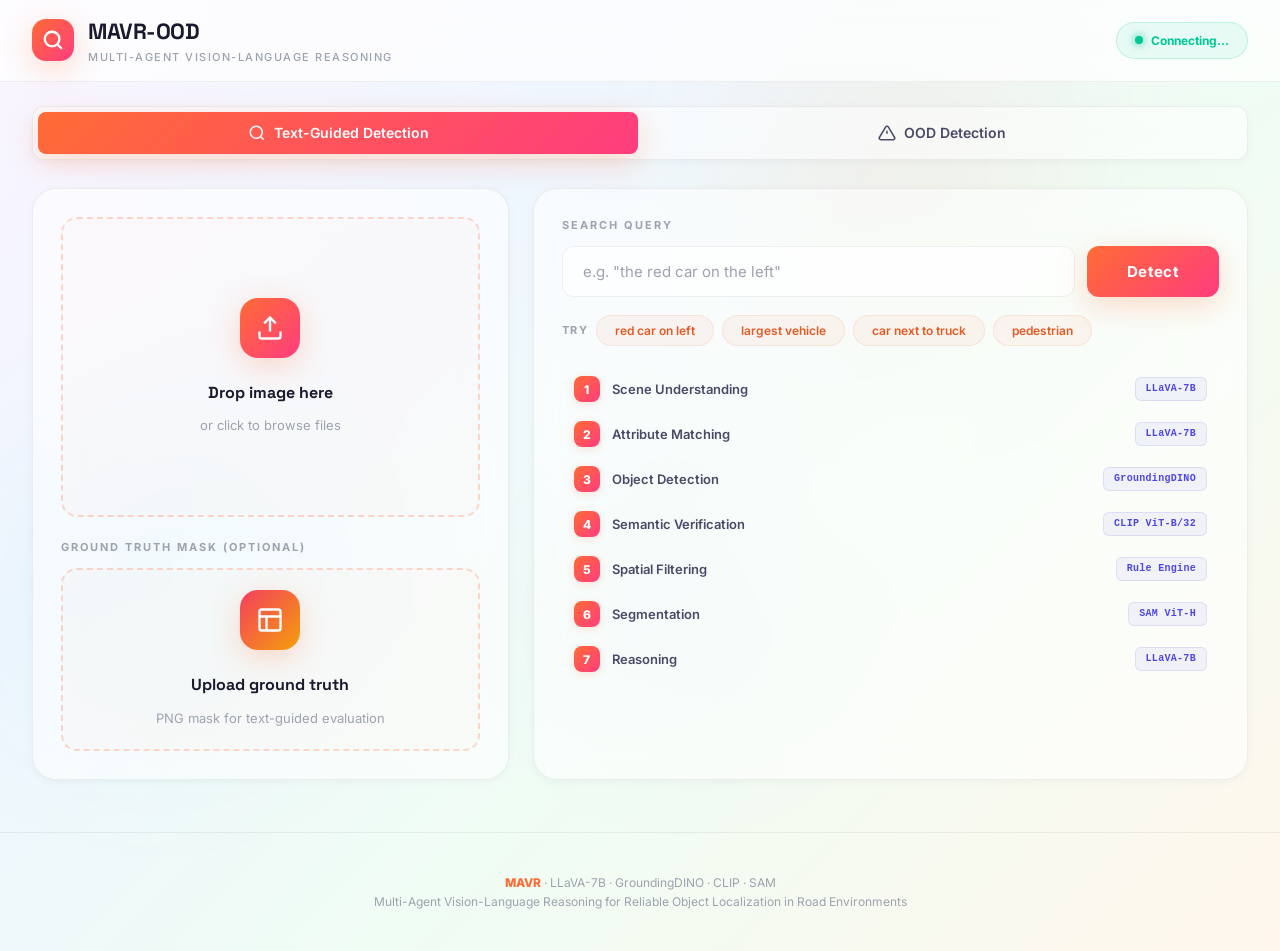
==== commit b14c2752: "Move text-guided GT upload below main image" ====
--- a/static/index.html
+++ b/static/index.html
@@ -62,21 +62,44 @@
             <!-- Upload & Query Section -->
             <section class="input-section">
                 <div class="upload-card glass-card" id="uploadCard">
-                    <div class="upload-zone" id="dropZone">
-                        <input type="file" id="fileInput" accept="image/*" hidden>
-                        <img id="imagePreview" class="image-preview" style="display:none">
-                        <div class="upload-placeholder" id="uploadPlaceholder">
-                            <div class="upload-icon">
-                                <svg viewBox="0 0 24 24" fill="none" stroke="white" stroke-width="2">
-                                    <path d="M21 15v4a2 2 0 0 1-2 2H5a2 2 0 0 1-2-2v-4"/>
-                                    <polyline points="17 8 12 3 7 8"/>
-                                    <line x1="12" y1="3" x2="12" y2="15"/>
-                                </svg>
+                    <div class="guided-upload-stack">
+                        <div class="upload-zone" id="dropZone">
+                            <input type="file" id="fileInput" accept="image/*" hidden>
+                            <img id="imagePreview" class="image-preview" style="display:none">
+                            <div class="upload-placeholder" id="uploadPlaceholder">
+                                <div class="upload-icon">
+                                    <svg viewBox="0 0 24 24" fill="none" stroke="white" stroke-width="2">
+                                        <path d="M21 15v4a2 2 0 0 1-2 2H5a2 2 0 0 1-2-2v-4"/>
+                                        <polyline points="17 8 12 3 7 8"/>
+                                        <line x1="12" y1="3" x2="12" y2="15"/>
+                                    </svg>
+                                </div>
+                                <p class="upload-title">Drop image here</p>
+                                <p class="upload-hint">or click to browse files</p>
                             </div>
-                            <p class="upload-title">Drop image here</p>
-                            <p class="upload-hint">or click to browse files</p>
-                        </div>
-                    </div>
+                        </div>
+
+                        <div class="guided-gt-block">
+                            <label class="input-label">Ground Truth Mask (Optional)</label>
+                            <div class="upload-zone guided-gt-zone" id="guidedGtDropZone">
+                                <input type="file" id="guidedGtFileInput" accept="image/png" hidden>
+                                <img id="guidedGtImagePreview" class="image-preview" style="display:none">
+                                <div class="upload-placeholder" id="guidedGtUploadPlaceholder">
+                                    <div class="upload-icon" style="background: linear-gradient(135deg, #f43f5e, #f59e0b);">
+                                        <svg viewBox="0 0 24 24" fill="none" stroke="white" stroke-width="2">
+                                            <rect x="3" y="3" width="18" height="18" rx="2" ry="2"/>
+                                            <line x1="3" y1="9" x2="21" y2="9"/>
+                                            <line x1="9" y1="21" x2="9" y2="9"/>
+                                        </svg>
+                                    </div>
+                                    <p class="upload-title">Upload ground truth</p>
+                                    <p class="upload-hint">PNG mask for text-guided evaluation</p>
+                                </div>
+                            </div>
+                            <button class="btn-clear" id="guidedGtClearBtn" style="display:none" onclick="clearGuidedGtMask()">Clear</button>
+                        </div>
+                    </div>
+
                     <button class="btn-clear" id="clearBtn" style="display:none" onclick="clearImage()">Clear</button>
                 </div>
 
@@ -138,25 +161,6 @@
                         </div>
                     </div>
 
-                    <div class="guided-gt-block">
-                        <label class="input-label">Ground Truth Mask (Optional)</label>
-                        <div class="upload-zone guided-gt-zone" id="guidedGtDropZone" style="min-height:180px">
-                            <input type="file" id="guidedGtFileInput" accept="image/png" hidden>
-                            <img id="guidedGtImagePreview" class="image-preview" style="display:none">
-                            <div class="upload-placeholder" id="guidedGtUploadPlaceholder">
-                                <div class="upload-icon" style="background: linear-gradient(135deg, #f43f5e, #f59e0b);">
-                                    <svg viewBox="0 0 24 24" fill="none" stroke="white" stroke-width="2">
-                                        <rect x="3" y="3" width="18" height="18" rx="2" ry="2"/>
-                                        <line x1="3" y1="9" x2="21" y2="9"/>
-                                        <line x1="9" y1="21" x2="9" y2="9"/>
-                                    </svg>
-                                </div>
-                                <p class="upload-title">Upload ground truth</p>
-                                <p class="upload-hint">PNG mask for text-guided evaluation</p>
-                            </div>
-                        </div>
-                        <button class="btn-clear" id="guidedGtClearBtn" style="display:none" onclick="clearGuidedGtMask()">Clear</button>
-                    </div>
                 </div>
             </section>
 
--- a/static/css/style.css
+++ b/static/css/style.css
@@ -240,6 +240,16 @@
 
 /* Upload Zone */
 .upload-card { position: relative; }
+.guided-upload-stack {
+    display: flex;
+    flex-direction: column;
+    gap: 22px;
+}
+
+.upload-card > .upload-zone {
+    min-height: 300px;
+}
+
 .upload-zone {
     border: 2.5px dashed rgba(255,107,53,0.25);
     border-radius: var(--radius-md);
@@ -411,12 +421,15 @@
 }
 
 .guided-gt-block {
-    margin-top: 22px;
     position: relative;
 }
 
 .guided-gt-zone {
     min-height: 180px;
+}
+
+.guided-gt-zone .image-preview {
+    max-height: 220px;
 }
 
 /* ── Pipeline Progress ───────────────────────────── */
@@ -729,7 +742,7 @@
 
 .guided-eval-grid {
     display: grid;
-    grid-template-columns: repeat(2, minmax(0, 1fr));
+    grid-template-columns: repeat(auto-fit, minmax(320px, 1fr));
     gap: 18px;
 }
 
@@ -1015,7 +1028,7 @@
     .ood-panels-grid { grid-template-columns: 1fr; }
     .steps-gallery-grid { grid-template-columns: 1fr 1fr; }
     .guided-eval-metrics { grid-template-columns: repeat(2, 1fr); }
-    .guided-eval-grid { grid-template-columns: 1fr; }
+    .guided-eval-grid { grid-template-columns: 1fr 1fr; }
     .agent-cards-grid { grid-template-columns: 1fr; }
     .agent-analysis-summary {
         align-items: flex-start;
@@ -1030,6 +1043,7 @@
     .ood-results-grid { grid-template-columns: 1fr; }
     .ood-panels-grid { grid-template-columns: 1fr; }
     .steps-gallery-grid { grid-template-columns: 1fr; }
+    .guided-eval-grid { grid-template-columns: 1fr; }
     .guided-eval-metrics { grid-template-columns: 1fr; }
     .nav-tab { padding: 10px 12px; font-size: 12px; }
 }
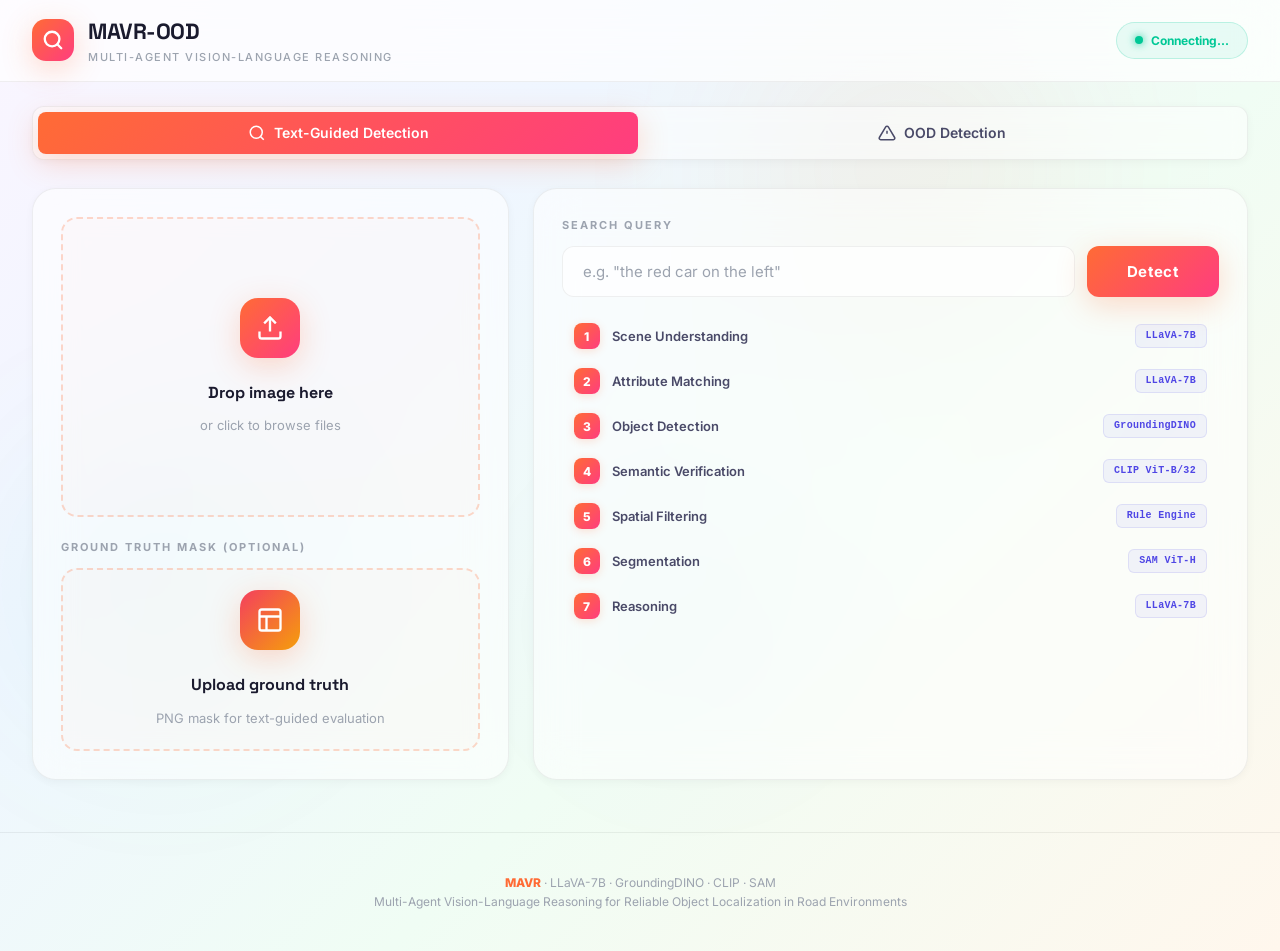
==== commit f2d7e7d2: "Remove text-guided sample query chips" ====
--- a/static/index.html
+++ b/static/index.html
@@ -115,14 +115,6 @@
                         </button>
                     </div>
 
-                    <div class="query-examples">
-                        <span class="example-label">Try</span>
-                        <button class="example-chip" onclick="setQuery('the red car on the left')">red car on left</button>
-                        <button class="example-chip" onclick="setQuery('the largest vehicle')">largest vehicle</button>
-                        <button class="example-chip" onclick="setQuery('the car next to the truck')">car next to truck</button>
-                        <button class="example-chip" onclick="setQuery('detect the pedestrian')">pedestrian</button>
-                    </div>
-
                     <div class="agents-list">
                         <div class="agent-item">
                             <span class="agent-num">1</span>
